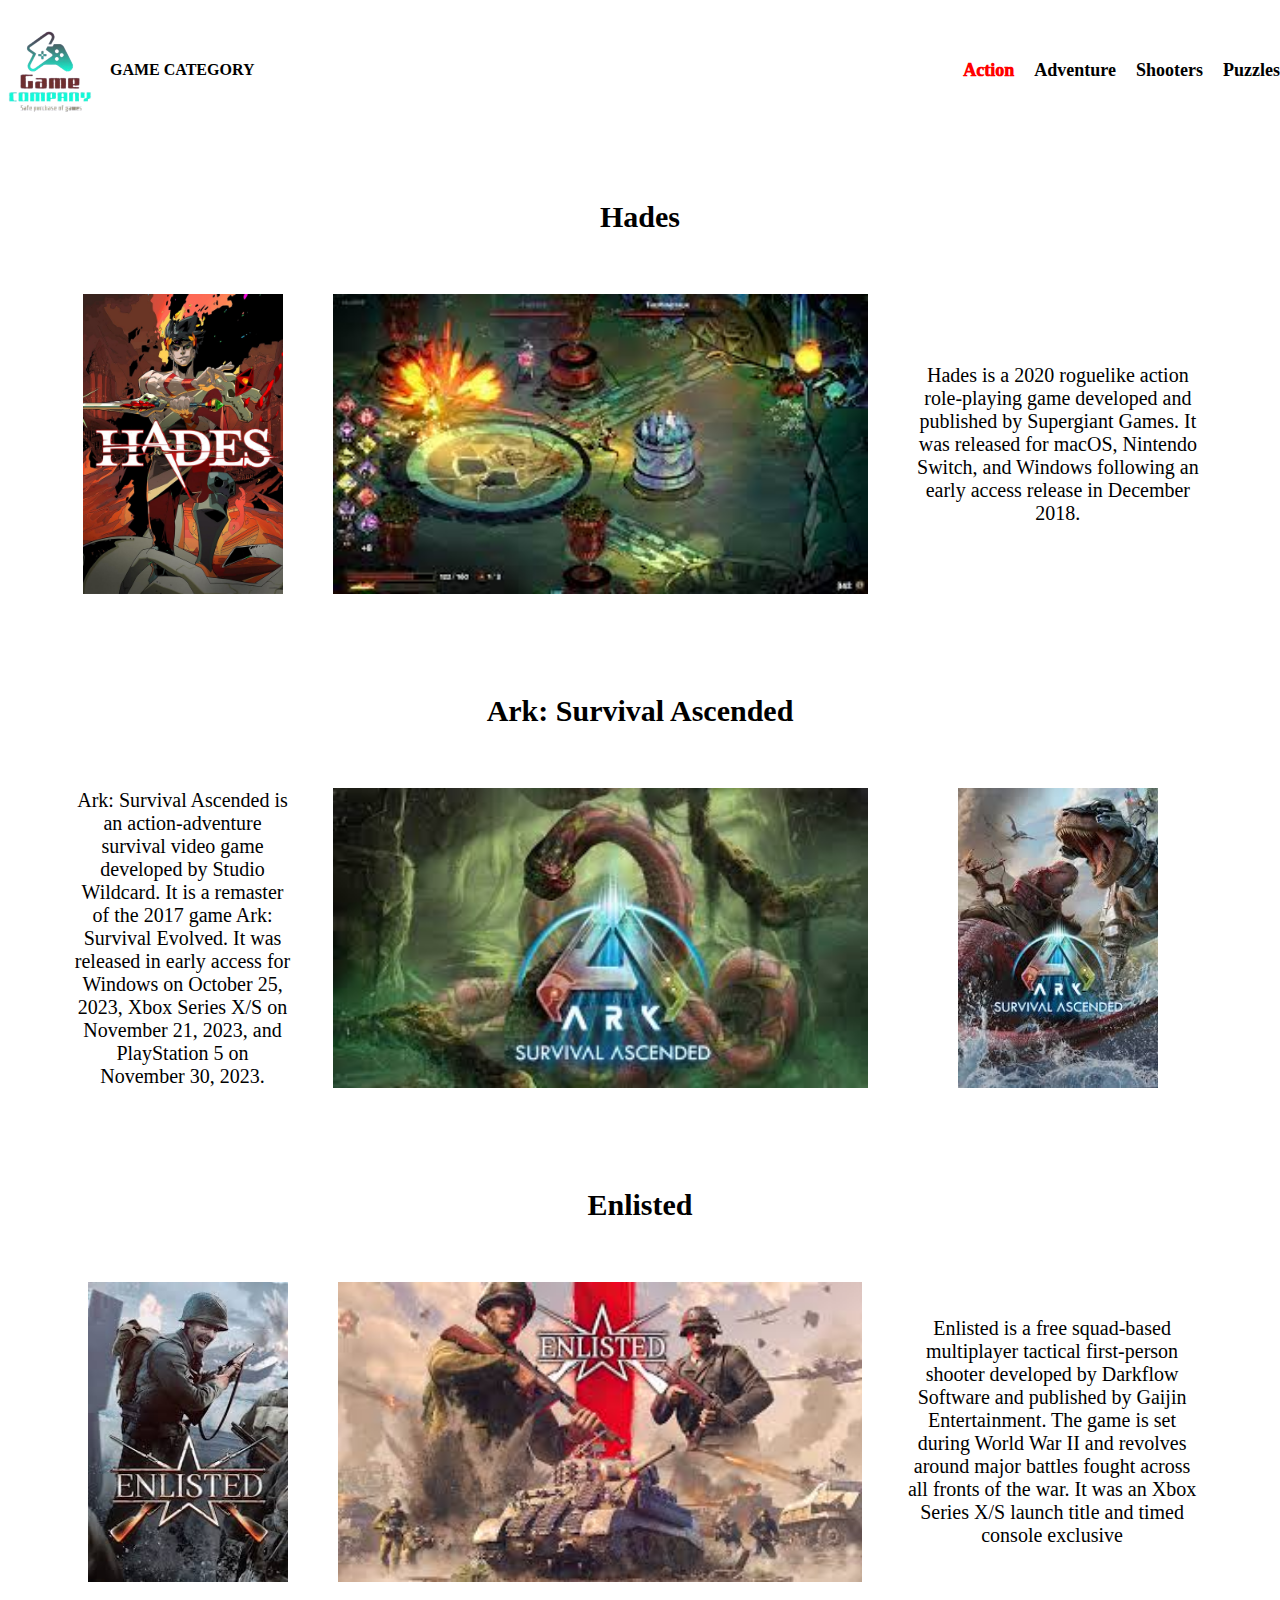
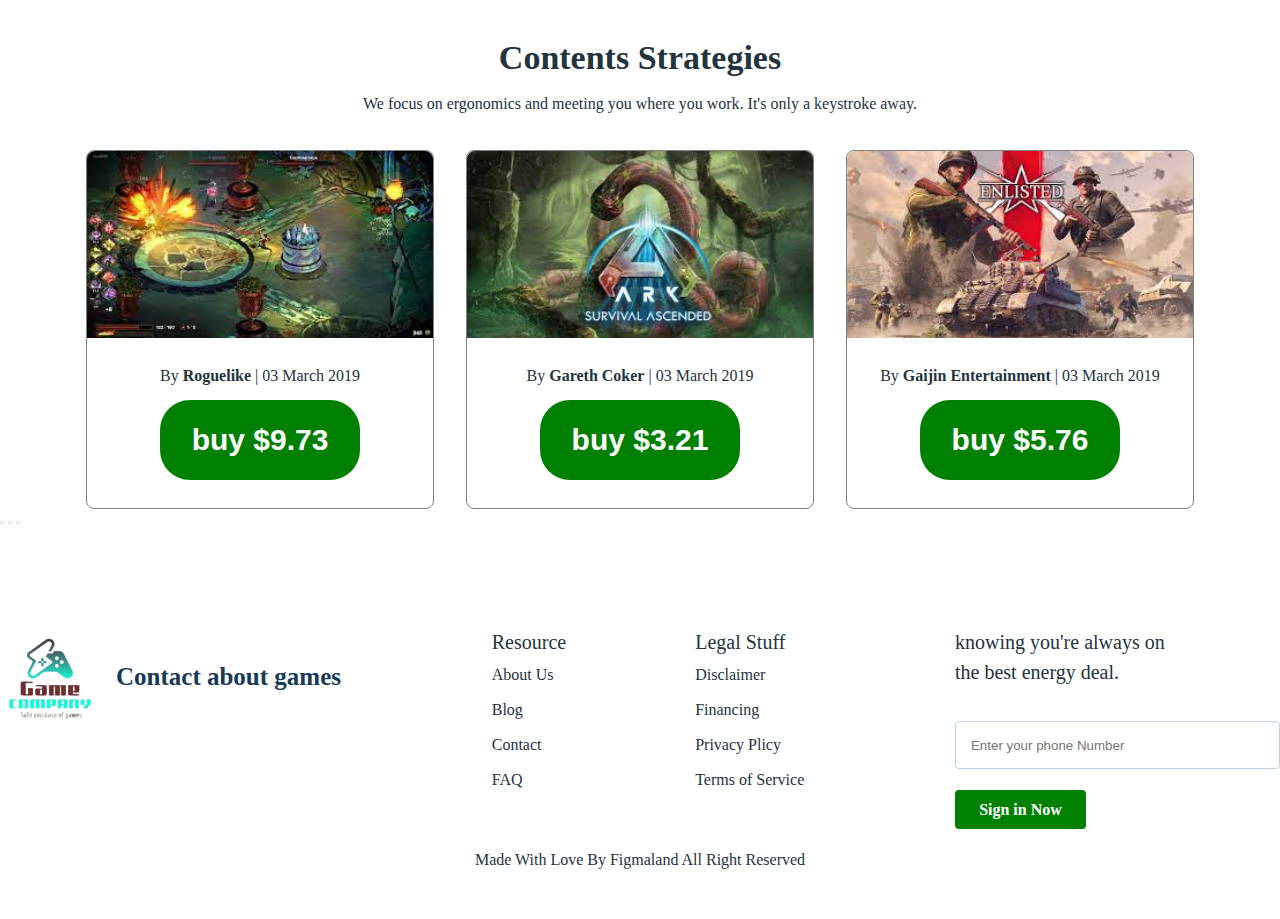
==== index.html @ 2a829ed2 "first commit" ====
<!DOCTYPE html>
<html lang="en">

<head>
    <meta charset="UTF-8">
    <meta name="viewport" content="width=device-width, initial-scale=1.0">
    <title>Action</title>
    <link rel="stylesheet" href="./assets/css/main.css">
</head>

<body>

    <!-- header -->
    <header class="header">
        <div class="container">
            <div class="header_wrapper">
                <div class="header_wrappers">
                    <img src="./assets/images/Game_logos.png" alt="" class="header_logo">
                    <h1 class="header_title">GAME CATEGORY</h1>
                </div>
                <nav>
                    <ul class="header_list">
                        <a href="#" class="header_lis">Action</a>
                        <a href="./assets/pages/adventure.html" class="header_li">Adventure</a>
                        <li class="header_li">Shooters</li>
                        <li class="header_li">Puzzles</li>
                    </ul>
                </nav>
            </div>
        </div>
    </header>
    <!-- main -->
    <main>
        <section class="hades">
            <div class="container">
                <h2 class="hades_title">Hades</h2>
                <div class="hades_wrapper">
                    <div class="hades_logo_s">
                        <img class="hades_logo" src="./assets/images/Hades.jpg" alt="">
                        <img src="./assets/images/images.jfif" alt="" class="hades_logo_Ss">
                    </div>
                    <p class="hades_suptitle">Hades is a 2020 roguelike action role-playing game developed and published
                        by Supergiant Games. It was released for macOS, Nintendo Switch, and Windows following an early
                        access release in December 2018.</p>

                </div>
            </div>
        </section>
        <section class="hades">
            <div class="container">
                <h2 class="hades_title">Ark: Survival Ascended</h2>
                <div class="hades_wrapper">
                    <div class="hades_logo_s">
                        <p class="hades_suptitle">Ark: Survival Ascended is an action-adventure survival video game
                            developed by Studio Wildcard. It is a remaster of the 2017 game Ark: Survival Evolved. It
                            was
                            released in early access for Windows on October 25, 2023, Xbox Series X/S on November 21,
                            2023,
                            and PlayStation 5 on November 30, 2023.</p>
                        <img src="./assets/images/APKSNKE.jfif" alt="" class="hades_logo_Ss">
                    </div>


                    <img class="hades_logo" src="./assets/images/apk.jfif" alt="">
                </div>
            </div>
        </section>
        <section class="hades">
            <div class="container">
                <h2 class="hades_title">Enlisted</h2>
                <div class="hades_wrapper">
                    <div class="hades_logo_s">
                        <img class="hades_logo" src="./assets/images/Enlisted.jfif" alt="">
                        <img src="./assets/images/ENLIStesd4.jfif" alt="" class="hades_logo_Ss">
                    </div>
                    <p class="hades_suptitle">Enlisted is a free squad-based multiplayer tactical first-person shooter
                        developed by Darkflow Software and published by Gaijin Entertainment. The game is set during
                        World War II and revolves around major battles fought across all fronts of the war. It was an
                        Xbox Series X/S launch title and timed console exclusive</p>

                </div>
            </div>
        </section>
        <section class="content">
            <div class="container">
                <h4 class="content_title">Contents Strategies</h4>
                <p class="content_suptitle">We focus on ergonomics and meeting you where you work. It's only a keystroke
                    away. </p>
                <div class="content_wrapper">
                    <div class="content_box">


                        <img class="content_foto1" src="./assets/images/images.jfif" alt="">
                        <div class="content_text_wrapper">
                            <p class="content_title_text ">By <strong>Roguelike</strong> | 03 March 2019</p>
                            <button class="content_btn">buy $9.73</button>
                        </div>
                    </div>
                    <div class="content_box">


                        <img class="content_foto1" src="./assets/images/APKSNKE.jfif" alt="">
                        <div class="content_text_wrapper">
                            <p class="content_title_text ">By <strong>Gareth Coker</strong> | 03 March 2019</p>
                            <button class="content_btn">buy $3.21</button>
                        </div>
                    </div>
                    <div class="content_box">


                        <img class="content_foto1" src="./assets/images/ENLIStesd4.jfif" alt="">
                        <div class="content_text_wrapper">
                            <p class="content_title_text ">By <strong>Gaijin Entertainment</strong> | 03 March 2019</p>
                            <button class="content_btn">buy $5.76</button>
                        </div>
                    </div>
                </div>
                <div class="content_button_wrapper">
                    <button class="content_button"></button>
                    <button class="content_button"></button>
                    <button class="content_button"></button>
                </div>

            </div>
        </section>
    </main>
    <footer class="footer">
        <div class="container">
            <div class="footer_wrapper_title">
                <div class="footer_title_wrapper">
                    <div class="footer_wrapper_title2">
                        <img class="footer_logo" src="./assets/images/Game_logos.png" alt="">
                        <h6 class="footer_text">
                            Contact about games</h6>
                    </div>
                </div>
                <nav>
                    <ul class="footer_wrapper">
                        <li class="footer_wrapper_text">
                            <h6 class="footer_title_text">Resource</h6>
                            <p class="footer_suptitle_text">About Us</p>
                            <p class="footer_suptitle_text">Blog</p>
                            <p class="footer_suptitle_text">Contact</p>
                            <p class="footer_suptitle_text">FAQ</p>
                        </li>
                        <li class="footer_wrapper_text">
                            <h6 class="footer_title_text">Legal Stuff</h6>
                            <p class="footer_suptitle_text">Disclaimer</p>
                            <p class="footer_suptitle_text">Financing</p>
                            <p class="footer_suptitle_text">Privacy Plicy</p>
                            <p class="footer_suptitle_text">Terms of Service</p>
                        </li>
                    </ul>
                </nav>
                <form class="footer_form">
                    <h6 class="footer_title_text">
                        knowing you're always on <br> the best energy deal.
                    </h6>
                    <div class="footer_form_wrapper">
                        <input type="text" class="footer_input" placeholder="Enter your phone Number">
                        <button type="submit" class="footer_btn">Sign in Now</button>
                    </div>
                </form>
            </div>
            <p class="footer_title_suptitle_text_wrapper_list_li_flexing">Made With Love By Figmaland All Right Reserved
            </p>
        </div>
    </footer>
</body>

</html>
---- assets/css/main.css ----
@import "./global.css";

/* *** */
* {
    margin: 0;
    padding: 0;
    box-sizing: border-box;
}


/* container */

.container {
    max-width: 1300px;
    width: 100%;
    margin: 0 auto;
}

/* li */
li {
    list-style: none;
}

/* header */

.header {
    width: 100%;
    height: 100px;
    padding-top: 20px;
}

.header_wrapper {
    display: flex;
    align-items: center;
    justify-content: space-between;
    gap: 10px;
}

.header_wrappers {
    display: flex;
    align-items: center;
    gap: 10px;
}

.header_logo {
    width: 100px;
    height: 100px;
}

.header_title {
    color: black;
    font-size: medium;
    font-weight: 700;
}

.header_li {
    color: black;
    font-size: 18px;
    cursor: pointer;
    font-weight: 900;
}



.header_list {
    display: flex;
    align-items: center;
    gap: 20px;
}

/* hades */


.hades {
    width: 100%;
    padding-top: 50px;
}


.hades_title {
    color: black;
    font-weight: 900;
    font-size: 30px;
    text-align: center;
    padding-top: 50px;
}

.hades_logo_s {
    display: flex;
    justify-content: space-between;
    align-items: center;
}

.hades_wrapper {
    display: flex;
    justify-content: center;
    align-items: center;
    padding-top: 60px;
}


.hades_logo {
    width: 300px;
    height: 300px;
    object-fit: contain;
}


.hades_logo_Ss {
    width: 100%;
    height: 300px;
    object-fit: contain;
}


.hades_suptitle {
    color: black;
    font-size: 20px;
    width: 300px;
    text-align: center;
}

/* content */


.content {
    width: 100%;
    padding-top: 50px;
    padding-bottom: 100px;
}

.content_wrapper {
    display: flex;
    justify-content: center;
    align-items: center;
    gap: 32px;
    margin-top: 33px;
}

.content_title {
    color: rgb(34, 52, 61);
    font-family: Poppins;
    font-size: 34px;
    font-weight: 700;
    line-height: 51px;
    text-align: center;
}

.content_suptitle {
    color: rgb(34, 52, 61);
    font-family: Poppins;
    font-size: 16px;
    font-weight: 500;
    line-height: 26px;
    padding-top: 8px;
    text-align: center;
}

.content_text {
    color: rgb(34, 52, 61);
    font-family: Poppins;
    font-size: 24px;
    font-weight: 700;
    line-height: 40px;
    padding-top: 12px;
    box-sizing: border-box;
    text-align: center;
}

.content_foto1 {
    border-radius: 8px 8px 0px 0px;
    width: 100%;
    height: 187px;
    transition: .3s linear;
}

.content_title_text {
    color: rgb(34, 52, 61);
    font-family: Poppins;
    font-size: 16px;
    font-weight: 400;
    line-height: 28px;
    padding-top: 24px;
    box-sizing: border-box;
    text-align: center;
}


.content_box:hover .content_foto_wrapper .content_foto1 {
    transform: scale(1.1);
}

.content_box {
    width: 348px;
    height: 359px;
    border-radius: 8px;
    background: rgb(255, 255, 255);
    border: 1px solid grey;
    display: flex;
    flex-direction: column;
    align-items: center;

}

.content_text2 {
    color: var(--black);
    font-family: Poppins;
    font-size: 24px;
    font-weight: 700;
    line-height: 40px;
    padding-top: 12px;
    box-sizing: border-box;
    text-align: center;
}


.content_foto_wrapper {
    overflow: hidden;
    width: 100%;
    height: 187px;
}




.content_text_wrapper_sup {
    display: flex;
    justify-content: center;
    align-items: center;
    margin-top: 32px;
    gap: 8px;
}

.content_text_wrapper {
    display: flex;
    flex-direction: column;
    align-items: center;
    justify-content: center;
}

.content_btn {
    width: 200px;
    height: 80px;
    background: green;
    color: white;
    font-weight: 800;
    font-size: 30px;
    border: none;
    border-radius: 30px;
    cursor: pointer;
    margin-top: 10px;
}


/* footer */

.footer {
    width: 100%;
    height: 292px;
}

.footer_text {
    font-family: Poppins;
    font-size: 25px;
    font-weight: 700;
    line-height: 28px;
    color: rgb(23, 58, 86);

}

.footer_logo {
    width: 100px;
    height: 100px;
}

.footer_title_text {
    color: rgb(34, 52, 61);
    font-family: Poppins;
    font-size: 20px;
    font-weight: 500;
    line-height: 30px;
}





.footer_wrapper {
    display: flex;
    gap: 129px;
}

.footer_suptitle_text {
    color: rgb(34, 52, 61);
    font-family: Poppins;
    font-size: 16px;
    font-weight: 400;
    line-height: 35px;
}

.footer_wrapper_title {
    display: flex;
    justify-content: space-between;
}

.footer_wrapper_title2 {
    display: flex;
    align-items: center;
    gap: 16px;
}

.footer_input {
    width: 325px;
    height: 48px;
    box-sizing: border-box;
    border: 1px solid rgb(188, 208, 229);
    border-radius: 4px;
    background: rgb(255, 255, 255);
    outline: none;
    padding-left: 15px;
    margin-top: 34px;
    cursor: n-resize;
}


.footer_btn {
    width: 131px;
    height: 39px;
    border-radius: 4px;
    background: green;
    color: rgb(255, 255, 255);
    font-family: Poppins;
    font-size: 16px;
    font-weight: 700;
    line-height: 24px;
    border: none;
    margin-top: 21px;
}


.footer_form_wrapper {
    flex-direction: column;
    display: flex;
}




.footer_title_suptitle_text_wrapper_list_li_flexing {
    color: rgb(34, 52, 61);
    font-family: Poppins;
    font-size: 16px;
    font-weight: 400;
    line-height: 30px;
    text-align: center;
    padding-top: 16px;
}
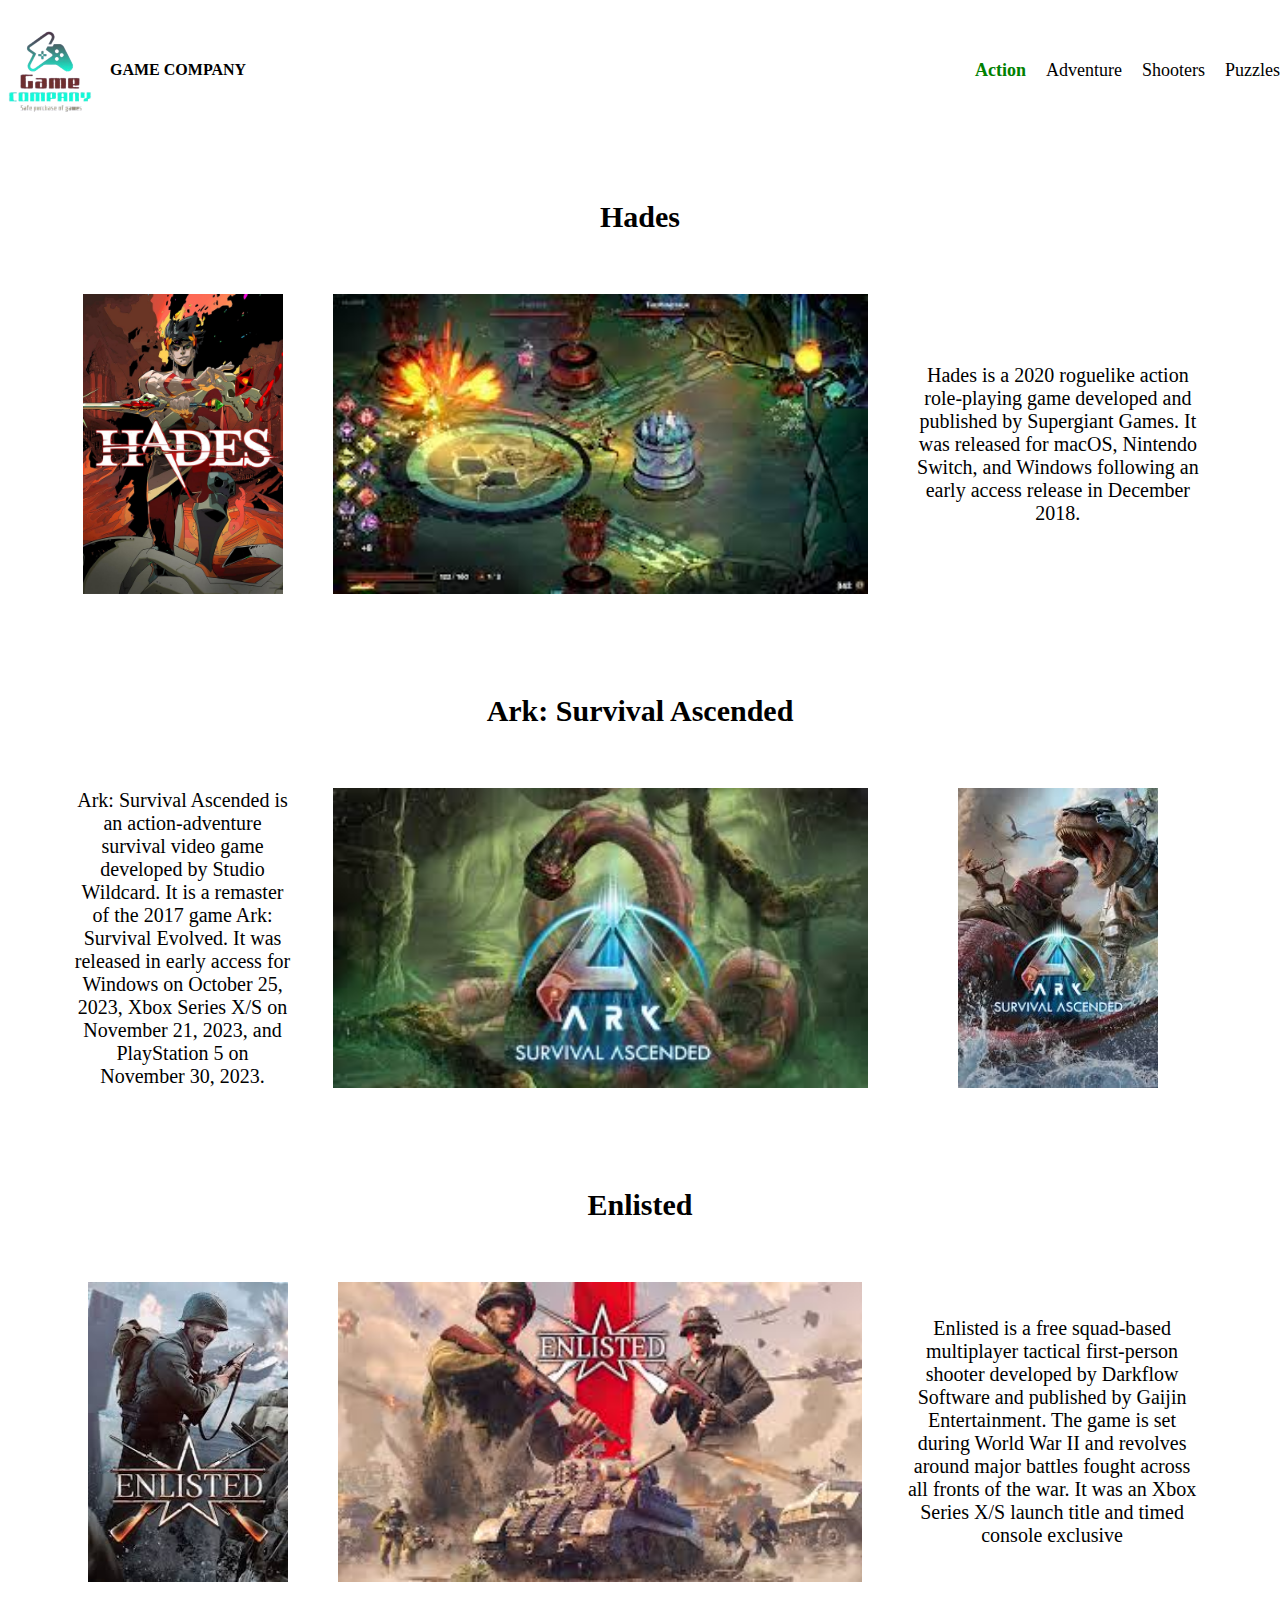
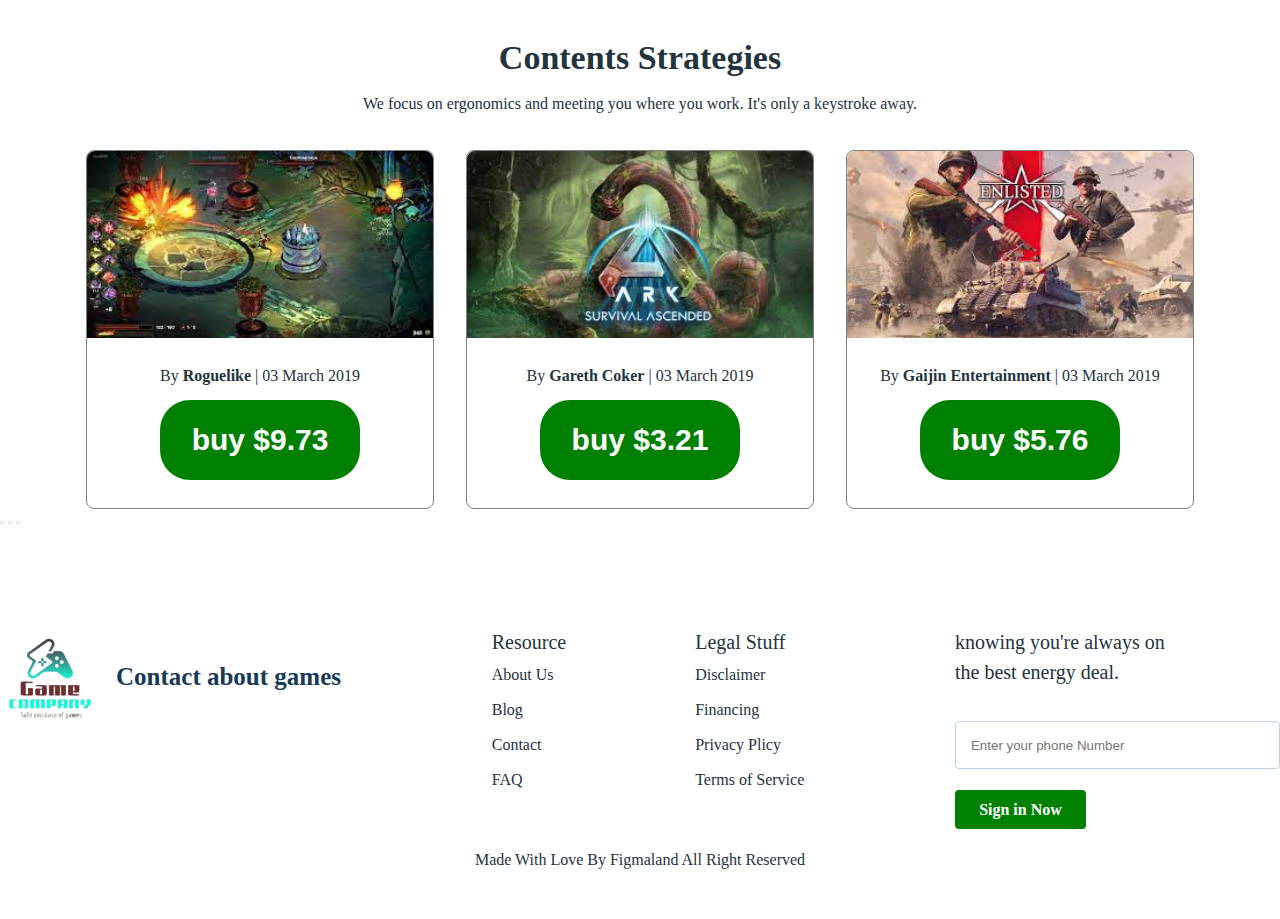
==== commit e26ff52c: "first commit" ====
--- a/index.html
+++ b/index.html
@@ -16,7 +16,7 @@
             <div class="header_wrapper">
                 <div class="header_wrappers">
                     <img src="./assets/images/Game_logos.png" alt="" class="header_logo">
-                    <h1 class="header_title">GAME CATEGORY</h1>
+                    <h1 class="header_title">GAME COMPANY</h1>
                 </div>
                 <nav>
                     <ul class="header_list">
--- a/assets/css/main.css
+++ b/assets/css/main.css
@@ -57,7 +57,7 @@
     color: black;
     font-size: 18px;
     cursor: pointer;
-    font-weight: 900;
+    font-weight: 500;
 }
 
 
